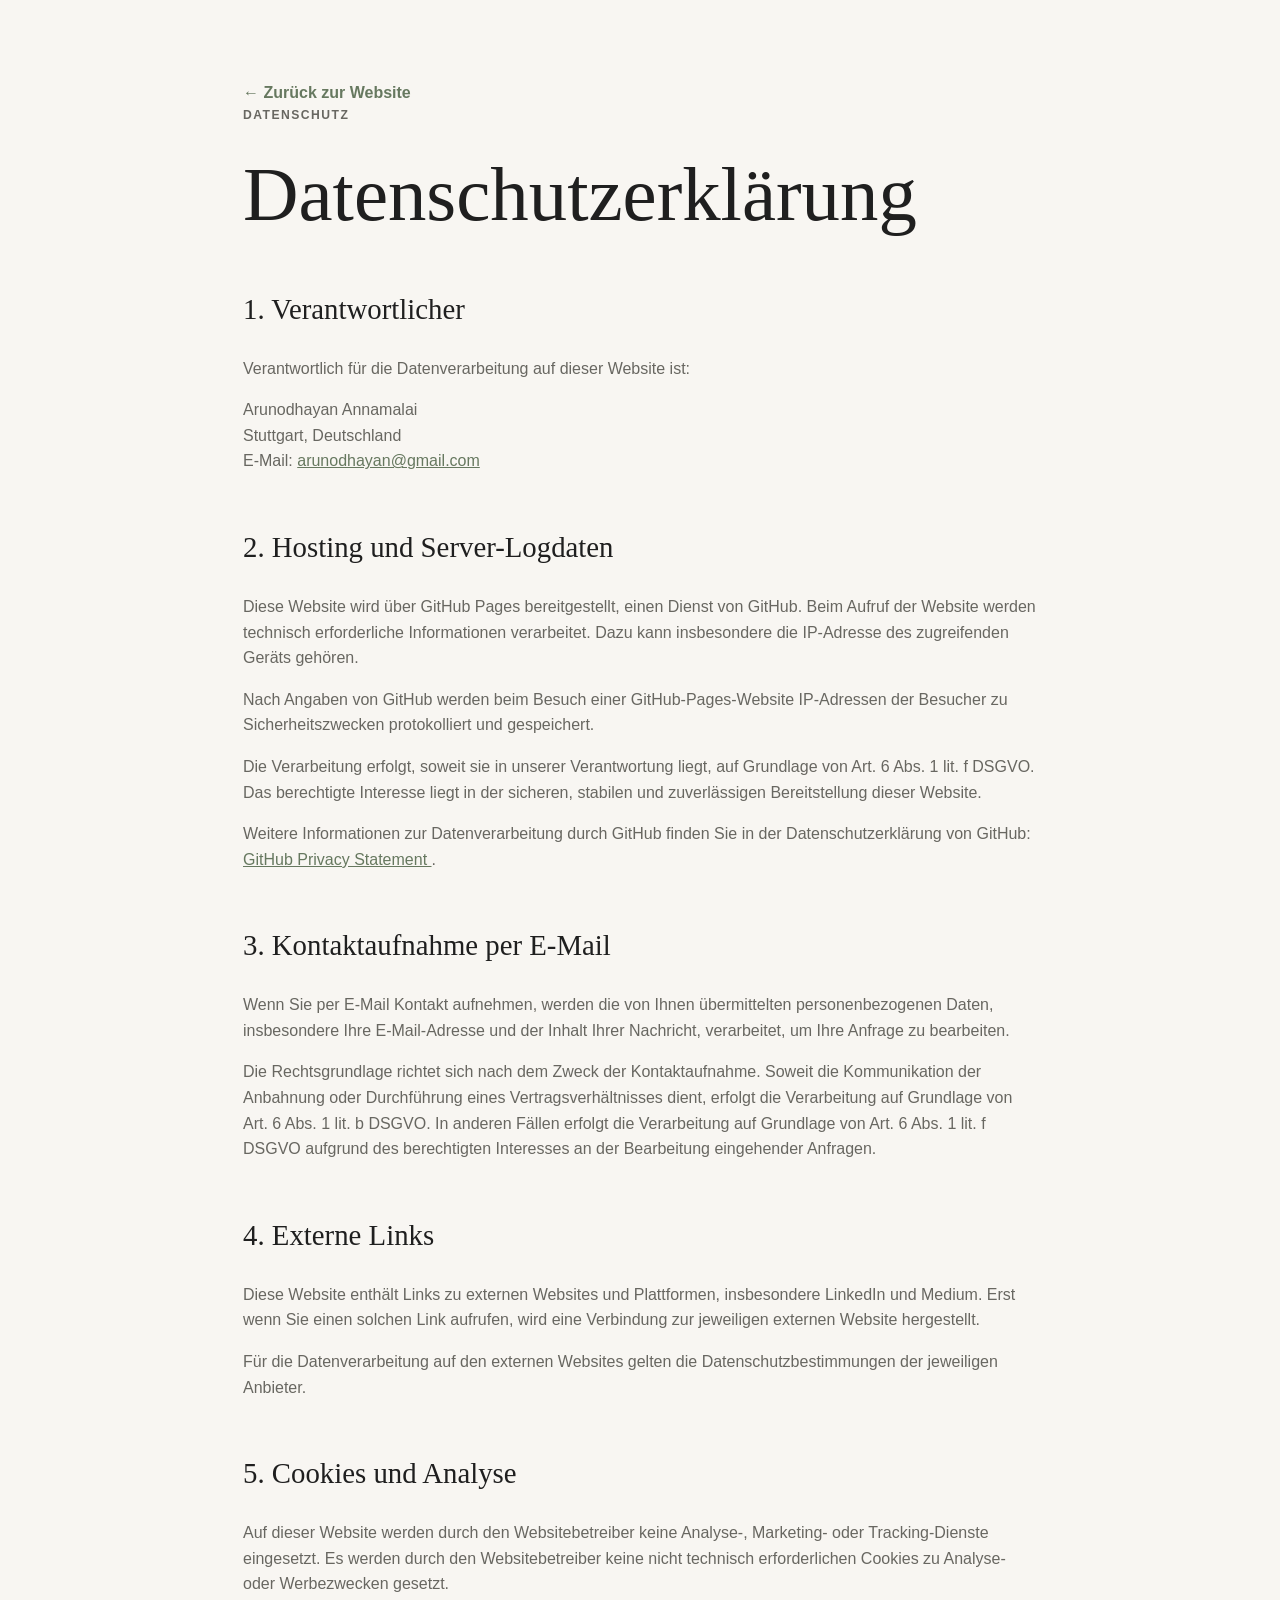
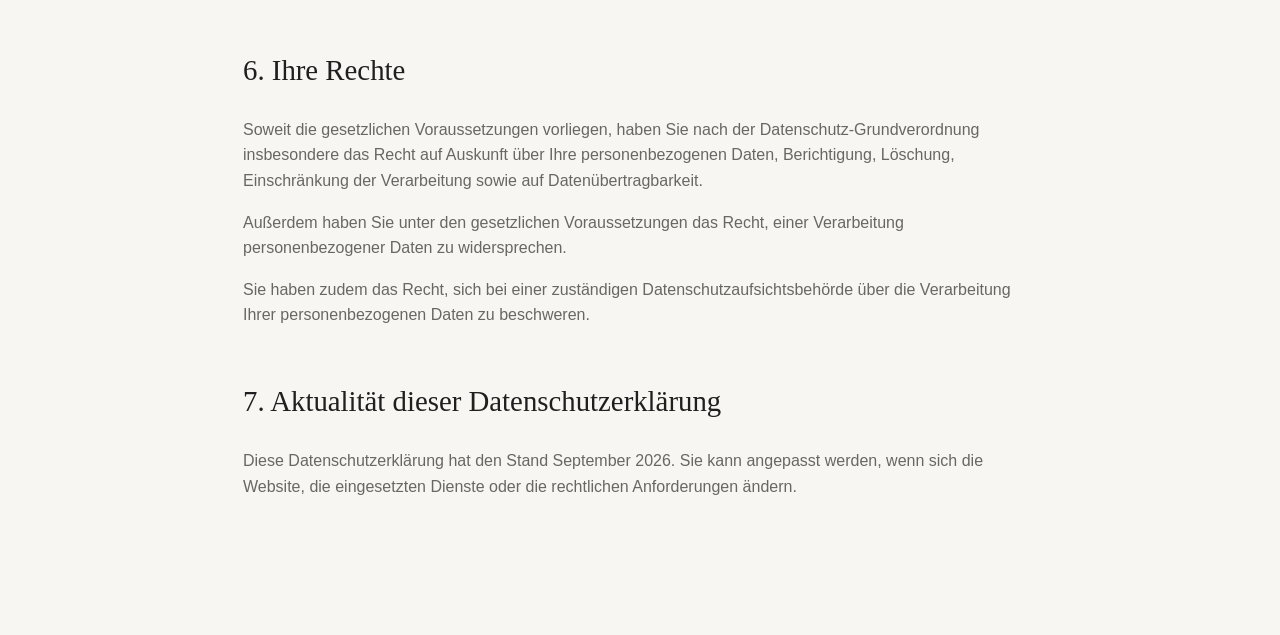
==== datenschutz.html @ f718d065 "Create datenschutz.html Add privacy policy" ====
<!doctype html>
<html lang="de">
<head>
  <meta charset="utf-8" />
  <meta name="viewport" content="width=device-width, initial-scale=1" />
  <meta name="robots" content="index, follow" />
  <title>Datenschutzerklärung | Arunodhayan Annamalai</title>
  <link rel="canonical" href="https://www.arunodhayanannamalai.de/datenschutz.html" />
  <link rel="icon" href="favicon.svg" type="image/svg+xml" />
  <link rel="stylesheet" href="styles.css" />
  <style>
    .legal-page {
      max-width: 850px;
      margin: 0 auto;
      padding: 80px 28px 120px;
    }

    .legal-page h1,
    .legal-page h2 {
      font-family: var(--serif);
      font-weight: 400;
    }

    .legal-page h1 {
      font-size: clamp(3rem, 6vw, 5.5rem);
      line-height: 1.05;
      margin: 30px 0 50px;
    }

    .legal-page h2 {
      font-size: 1.8rem;
      margin-top: 50px;
    }

    .legal-page p,
    .legal-page li {
      color: var(--muted);
    }

    .legal-page a {
      color: var(--moss);
    }

    .legal-back {
      text-decoration: none;
      font-weight: 600;
    }
  </style>
</head>

<body>

  <main class="legal-page">

    <a class="legal-back" href="/">← Zurück zur Website</a>

    <p class="eyebrow">Datenschutz</p>
    <h1>Datenschutzerklärung</h1>

    <h2>1. Verantwortlicher</h2>

    <p>
      Verantwortlich für die Datenverarbeitung auf dieser Website ist:
    </p>

    <p>
      Arunodhayan Annamalai<br />
      Stuttgart, Deutschland<br />
      E-Mail:
      <a href="mailto:arunodhayan@gmail.com">
        arunodhayan@gmail.com
      </a>
    </p>

    <h2>2. Hosting und Server-Logdaten</h2>

    <p>
      Diese Website wird über GitHub Pages bereitgestellt, einen Dienst
      von GitHub. Beim Aufruf der Website werden technisch erforderliche
      Informationen verarbeitet. Dazu kann insbesondere die IP-Adresse
      des zugreifenden Geräts gehören.
    </p>

    <p>
      Nach Angaben von GitHub werden beim Besuch einer GitHub-Pages-Website
      IP-Adressen der Besucher zu Sicherheitszwecken protokolliert und
      gespeichert.
    </p>

    <p>
      Die Verarbeitung erfolgt, soweit sie in unserer Verantwortung liegt,
      auf Grundlage von Art. 6 Abs. 1 lit. f DSGVO. Das berechtigte Interesse
      liegt in der sicheren, stabilen und zuverlässigen Bereitstellung
      dieser Website.
    </p>

    <p>
      Weitere Informationen zur Datenverarbeitung durch GitHub finden Sie
      in der Datenschutzerklärung von GitHub:
      <a href="https://docs.github.com/en/site-policy/privacy-policies/github-general-privacy-statement"
         target="_blank" rel="noopener noreferrer">
        GitHub Privacy Statement
      </a>.
    </p>

    <h2>3. Kontaktaufnahme per E-Mail</h2>

    <p>
      Wenn Sie per E-Mail Kontakt aufnehmen, werden die von Ihnen
      übermittelten personenbezogenen Daten, insbesondere Ihre
      E-Mail-Adresse und der Inhalt Ihrer Nachricht, verarbeitet,
      um Ihre Anfrage zu bearbeiten.
    </p>

    <p>
      Die Rechtsgrundlage richtet sich nach dem Zweck der Kontaktaufnahme.
      Soweit die Kommunikation der Anbahnung oder Durchführung eines
      Vertragsverhältnisses dient, erfolgt die Verarbeitung auf Grundlage
      von Art. 6 Abs. 1 lit. b DSGVO. In anderen Fällen erfolgt die
      Verarbeitung auf Grundlage von Art. 6 Abs. 1 lit. f DSGVO aufgrund
      des berechtigten Interesses an der Bearbeitung eingehender Anfragen.
    </p>

    <h2>4. Externe Links</h2>

    <p>
      Diese Website enthält Links zu externen Websites und Plattformen,
      insbesondere LinkedIn und Medium. Erst wenn Sie einen solchen Link
      aufrufen, wird eine Verbindung zur jeweiligen externen Website
      hergestellt.
    </p>

    <p>
      Für die Datenverarbeitung auf den externen Websites gelten die
      Datenschutzbestimmungen der jeweiligen Anbieter.
    </p>

    <h2>5. Cookies und Analyse</h2>

    <p>
      Auf dieser Website werden durch den Websitebetreiber keine
      Analyse-, Marketing- oder Tracking-Dienste eingesetzt.
      Es werden durch den Websitebetreiber keine nicht technisch
      erforderlichen Cookies zu Analyse- oder Werbezwecken gesetzt.
    </p>

    <h2>6. Ihre Rechte</h2>

    <p>
      Soweit die gesetzlichen Voraussetzungen vorliegen, haben Sie
      nach der Datenschutz-Grundverordnung insbesondere das Recht auf
      Auskunft über Ihre personenbezogenen Daten, Berichtigung,
      Löschung, Einschränkung der Verarbeitung sowie auf
      Datenübertragbarkeit.
    </p>

    <p>
      Außerdem haben Sie unter den gesetzlichen Voraussetzungen das
      Recht, einer Verarbeitung personenbezogener Daten zu widersprechen.
    </p>

    <p>
      Sie haben zudem das Recht, sich bei einer zuständigen
      Datenschutzaufsichtsbehörde über die Verarbeitung Ihrer
      personenbezogenen Daten zu beschweren.
    </p>

    <h2>7. Aktualität dieser Datenschutzerklärung</h2>

    <p>
      Diese Datenschutzerklärung hat den Stand September 2026.
      Sie kann angepasst werden, wenn sich die Website, die eingesetzten
      Dienste oder die rechtlichen Anforderungen ändern.
    </p>

  </main>

</body>
</html>
---- styles.css ----
:root{--ivory:#f8f6f2;--paper:#fff;--ink:#1f1f1f;--muted:#686761;--moss:#66785f;--moss-dark:#4f6150;--bronze:#b79f7b;--stone:#e7e2da;--max:1180px;--radius:26px;--serif:Georgia,'Times New Roman',serif;--sans:Arial,sans-serif;
--display:Arial,sans-serif}
*{box-sizing:border-box}html{scroll-behavior:smooth}body{margin:0;background:var(--ivory);color:var(--ink);font-family:var(--sans);line-height:1.6}img,svg{display:block;max-width:100%}a{color:inherit}.skip-link{position:absolute;left:-999px;top:0}.skip-link:focus{left:1rem;top:1rem;background:white;padding:.7rem 1rem;z-index:999}.site-header{height:86px;display:flex;align-items:center;justify-content:space-between;max-width:var(--max);margin:auto;padding:0 28px;position:relative;z-index:20}.wordmark{text-decoration:none;font-family:var(--display);font-size:.9rem;font-weight:700;letter-spacing:.2em}.site-header nav{display:flex;align-items:center;gap:28px}.site-header nav a{text-decoration:none;font-size:.86rem}.nav-cta{border:1px solid var(--moss);padding:10px 16px;border-radius:999px}.menu-toggle{display:none;background:none;border:0;font:inherit}.section-shell{max-width:var(--max);margin:auto;padding:110px 28px}.hero{min-height:calc(100vh - 86px);display:grid;grid-template-columns:1.08fr .92fr;gap:70px;align-items:center;padding-top:55px}.eyebrow{text-transform:uppercase;letter-spacing:.12em;font-size:.76rem;font-weight:600;color:var(--moss);margin:0 0 20px}.hero h1,.section-heading h2,.banner-copy h2,.current h2,.contact h2{font-family:var(--serif);font-weight:400;line-height:1.04;letter-spacing:-.035em}.hero h1{font-size:clamp(3.3rem,6.7vw,6.8rem);margin:0;max-width:780px}.hero h1 em,.section-heading em,.banner-copy em,.current em,.contact em{font-weight:400;color:var(--moss)}.hero-intro{font-size:1.18rem;color:var(--muted);max-width:590px;margin:30px 0}.hero-actions{display:flex;gap:14px;margin:34px 0 46px}.button{display:inline-flex;text-decoration:none;padding:14px 21px;border-radius:9px;font-size:.92rem;font-weight:600;transition:.25s ease}.button-primary{background:var(--moss);color:white}.button-primary:hover{background:var(--moss-dark);transform:translateY(-2px)}.button-secondary{border:1px solid var(--stone);background:rgba(255,255,255,.6)}.button-secondary:hover{border-color:var(--moss)}.current-role{display:grid;gap:2px;border-left:2px solid var(--bronze);padding-left:16px;color:var(--muted);font-size:.87rem}.current-role strong{color:var(--ink);font-size:1.03rem}.hero-visual{position:relative;min-height:650px;display:grid;place-items:center}.portrait-frame{position:relative;z-index:2;width:min(430px,90%);height:610px;border-radius:var(--radius);overflow:hidden;background:linear-gradient(145deg,#eee8de,#faf8f4);box-shadow:0 24px 60px rgba(40,36,29,.08)}.portrait-frame img{width:100%;height:100%;object-fit:cover;object-position:center 22%;filter:contrast(.98)}.route-lines{position:absolute;width:100%;right:-10px;bottom:20px;overflow:visible}.route-lines path{fill:none;stroke:var(--bronze);stroke-width:1.5;opacity:.55}.route-lines circle{fill:var(--ivory);stroke:var(--moss);stroke-width:2}.mobility-banner{min-height:620px;position:relative;display:grid;align-items:center;overflow:hidden;background:#171b19;color:white}.mobility-art{position:absolute;inset:0}.mobility-art svg{width:100%;height:100%;object-fit:cover}.mobility-banner:after{content:"";position:absolute;inset:0;background:linear-gradient(90deg,rgba(10,13,11,.88),rgba(10,13,11,.42) 50%,rgba(10,13,11,.02))}.banner-copy{position:relative;z-index:2;width:min(520px,calc(100% - 56px));margin-left:max(28px,calc((100vw - var(--max))/2 + 28px))}.eyebrow.light{color:#d8c0a3}.banner-copy h2{font-size:clamp(2.8rem,5vw,5rem);margin:0 0 24px}.banner-copy p{max-width:500px;color:#e4e2dd}.story{display:grid;grid-template-columns:.9fr 1.1fr;gap:90px}.section-heading h2{font-size:clamp(2.6rem,4.6vw,4.8rem);margin:0}.story-copy{font-size:1.05rem;color:var(--muted)}.story-copy p{margin:0 0 22px}.impact{border-top:1px solid var(--stone)}.metric-grid{display:grid;grid-template-columns:repeat(4,1fr);margin-top:70px;border-top:1px solid var(--stone);border-bottom:1px solid var(--stone)}.metric{padding:38px 28px;min-height:180px;border-right:1px solid var(--stone)}.metric:last-child{border-right:0}.metric strong{display:block;font-family:var(--serif);font-size:2.8rem;font-weight:400;margin-bottom:10px}.metric span{color:var(--muted);font-size:.9rem}.current{display:grid;grid-template-columns:1.12fr .88fr;gap:80px;align-items:center}.technical-art svg{border-radius:var(--radius);box-shadow:0 20px 50px rgba(20,20,20,.08)}.current h2{font-size:clamp(2.7rem,4.6vw,4.8rem);margin:0 0 12px}.current .company{color:var(--moss);font-weight:600}.current-copy>p:last-child{color:var(--muted)}.journey{border-top:1px solid var(--stone)}.timeline{margin-top:70px;border-top:1px solid var(--stone)}.timeline-item{display:grid;grid-template-columns:220px 1fr;gap:45px;padding:38px 0;border-bottom:1px solid var(--stone)}.timeline-item time{font-size:.82rem;color:var(--moss);font-weight:600}.timeline-item h3{font-family:var(--serif);font-size:1.8rem;margin:0}.timeline-item .role{font-weight:600;margin:5px 0 8px}.timeline-item div>p:last-child{color:var(--muted);margin:0;max-width:750px}.principles{background:#f1eee8;max-width:none;padding-left:max(28px,calc((100vw - var(--max))/2 + 28px));padding-right:max(28px,calc((100vw - var(--max))/2 + 28px))}.principles .section-heading{max-width:var(--max)}.principle-grid{max-width:var(--max);display:grid;grid-template-columns:repeat(4,1fr);margin-top:65px}.principle-grid article{padding:26px 28px;border-left:1px solid #d8d1c7}.principle-grid article:first-child{border-left:0;padding-left:0}.principle-grid span{font-size:.78rem;color:var(--bronze)}.principle-grid h3{font-family:var(--serif);font-size:1.55rem;font-weight:400}.principle-grid p{font-size:.9rem;color:var(--muted)}.expertise .tag-list{display:flex;flex-wrap:wrap;gap:12px;margin-top:55px}.tag-list span{background:white;border:1px solid var(--stone);border-radius:999px;padding:12px 17px;font-size:.9rem}.education{border-top:1px solid var(--stone)}.education-grid{display:grid;grid-template-columns:repeat(3,1fr);gap:20px;margin-top:55px}.education-grid article{background:white;border:1px solid var(--stone);padding:30px;border-radius:18px}.education-grid h3{font-family:var(--serif);font-weight:400;font-size:1.55rem;margin:0}.education-grid p{margin:8px 0}.education-grid span{font-size:.85rem;color:var(--muted)}.contact{display:grid;grid-template-columns:1fr 1fr;gap:80px;align-items:end;border-top:1px solid var(--stone)}.contact h2{font-size:clamp(3.1rem,5.8vw,6rem);margin:0 0 20px}.contact-copy>p:last-child{color:var(--muted);max-width:520px}.contact-actions{display:grid}.contact-actions a,.linkedin-placeholder{display:flex;justify-content:space-between;align-items:center;text-decoration:none;border-top:1px solid var(--stone);padding:20px 0;font-size:1.05rem}.contact-actions a:hover{color:var(--moss)}.linkedin-placeholder{color:#9b9891}footer{background:#202421;color:#e7e6e2;display:flex;justify-content:space-between;gap:24px;padding:28px max(28px,calc((100vw - var(--max))/2 + 28px));font-size:.75rem}.reveal{opacity:0;transform:translateY(22px);transition:opacity .75s ease,transform .75s ease}.reveal.visible{opacity:1;transform:none}.delay-1{transition-delay:.1s}.delay-2{transition-delay:.2s}.delay-3{transition-delay:.3s}
@media(max-width:900px){.site-header nav{display:none;position:absolute;top:72px;left:20px;right:20px;background:white;padding:22px;border:1px solid var(--stone);border-radius:16px;flex-direction:column;align-items:flex-start;box-shadow:0 18px 50px rgba(0,0,0,.08)}.site-header nav.open{display:flex}.menu-toggle{display:block}.hero{grid-template-columns:1fr;padding-top:45px}.hero-visual{min-height:auto}.portrait-frame{height:560px}.story,.current,.contact{grid-template-columns:1fr}.metric-grid,.principle-grid,.education-grid{grid-template-columns:repeat(2,1fr)}.metric:nth-child(2){border-right:0}.metric:nth-child(-n+2){border-bottom:1px solid var(--stone)}.principle-grid article:nth-child(3){border-left:0}.timeline-item{grid-template-columns:150px 1fr}}
@media(max-width:600px){.section-shell{padding:78px 20px}.site-header{height:70px;padding:0 20px}.hero{min-height:auto;padding-top:45px;gap:45px}.hero h1{font-size:3.35rem}.hero-intro{font-size:1rem}.hero-actions{flex-direction:column;align-items:stretch}.button{justify-content:center}.portrait-frame{height:470px;width:100%}.mobility-banner{min-height:540px}.story{gap:36px}.metric-grid,.principle-grid,.education-grid{grid-template-columns:1fr}.metric{border-right:0;border-bottom:1px solid var(--stone)}.metric:last-child{border-bottom:0}.principle-grid article,.principle-grid article:first-child,.principle-grid article:nth-child(3){border-left:0;border-top:1px solid #d8d1c7;padding:26px 0}.timeline-item{grid-template-columns:1fr;gap:8px}.contact{gap:35px}footer{flex-direction:column}.section-heading h2{font-size:2.75rem}}
@media(prefers-reduced-motion:reduce){html{scroll-behavior:auto}.reveal{opacity:1;transform:none;transition:none}.button{transition:none}}
.executive-bio{font-size:1.18rem;color:var(--ink);border-left:2px solid var(--bronze);padding-left:20px;margin-bottom:30px!important}.insights{border-top:1px solid var(--stone)}.insight-card{display:grid;grid-template-columns:1.08fr .92fr;gap:52px;align-items:center;margin-top:58px;background:#fff;border:1px solid var(--stone);border-radius:var(--radius);padding:24px}.insight-card>img{width:100%;aspect-ratio:16/10;object-fit:cover;border-radius:18px}.insight-copy{padding:20px 24px 20px 0}.insight-copy h3{font-family:var(--serif);font-size:clamp(2rem,3.4vw,3.5rem);font-weight:400;line-height:1.08;margin:0 0 12px}.insight-subtitle{font-weight:600;color:var(--moss)}@media(max-width:900px){.insight-card{grid-template-columns:1fr}.insight-copy{padding:10px}}
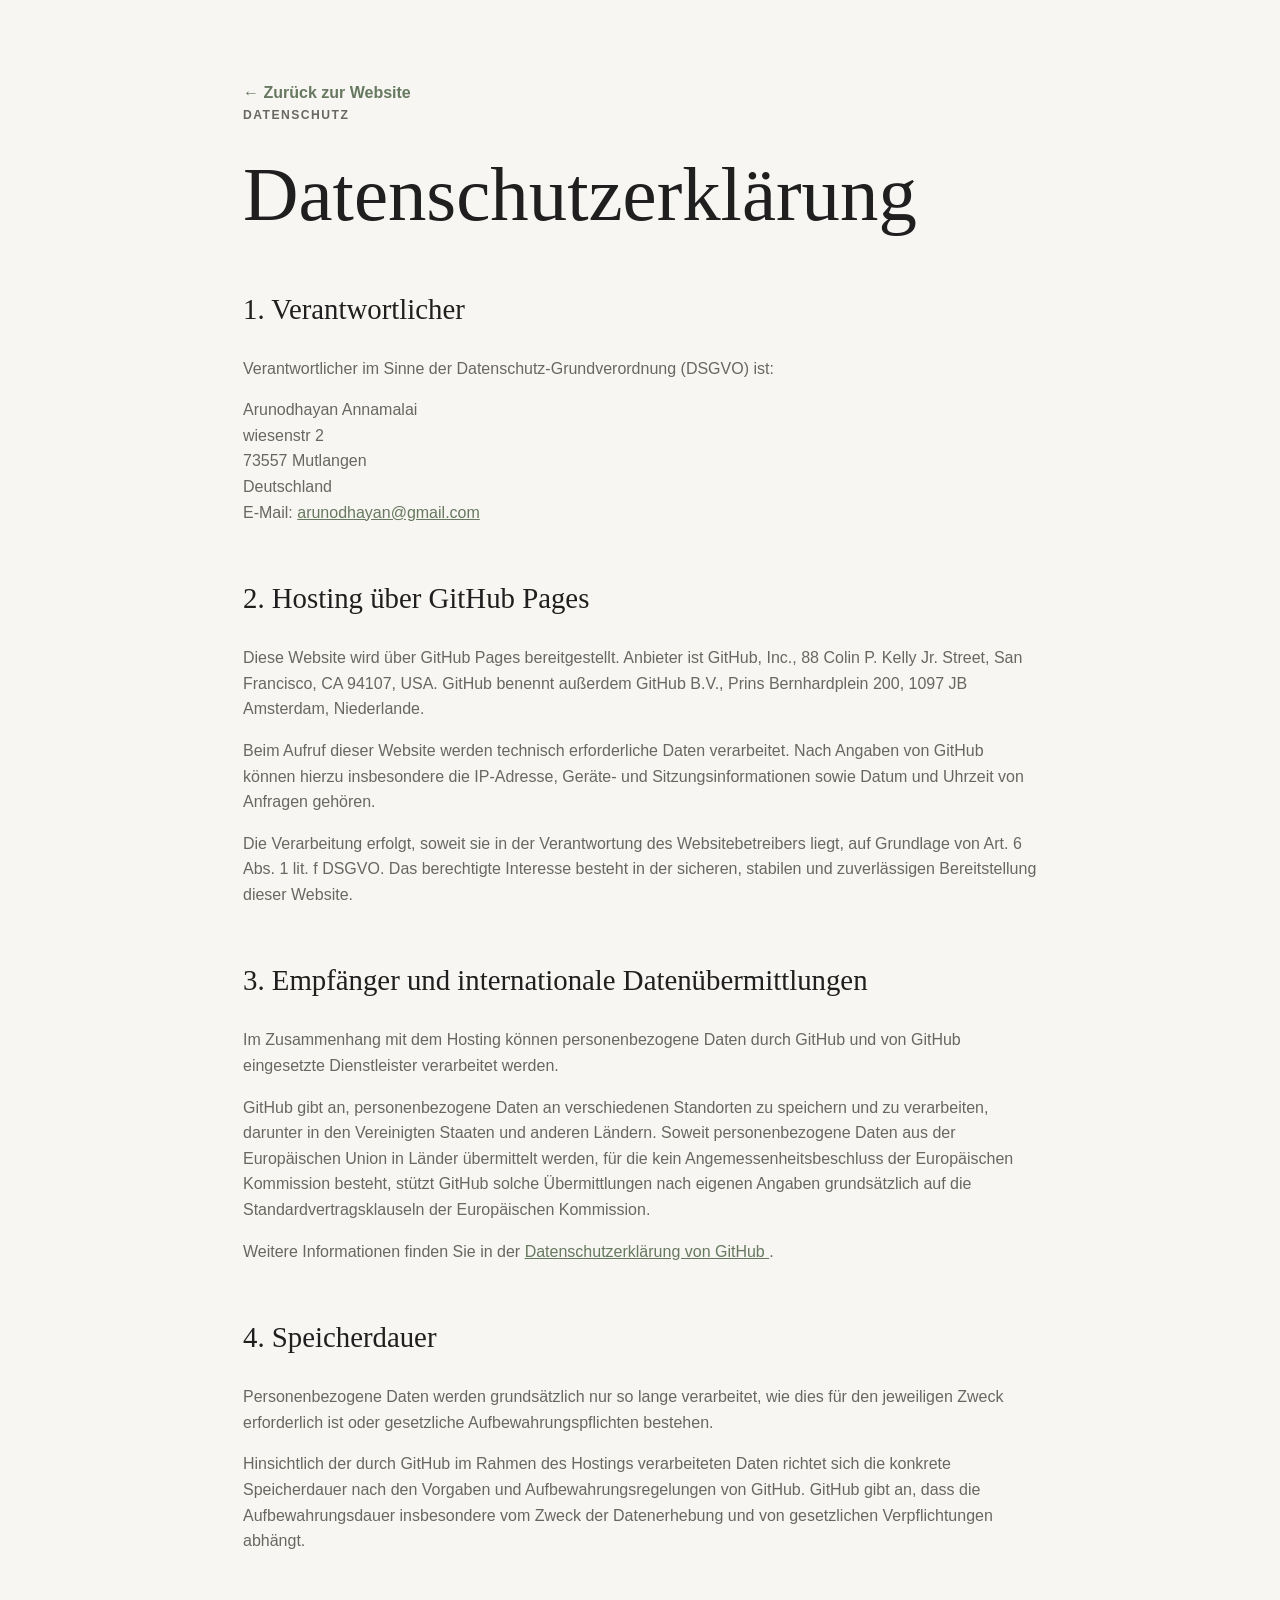
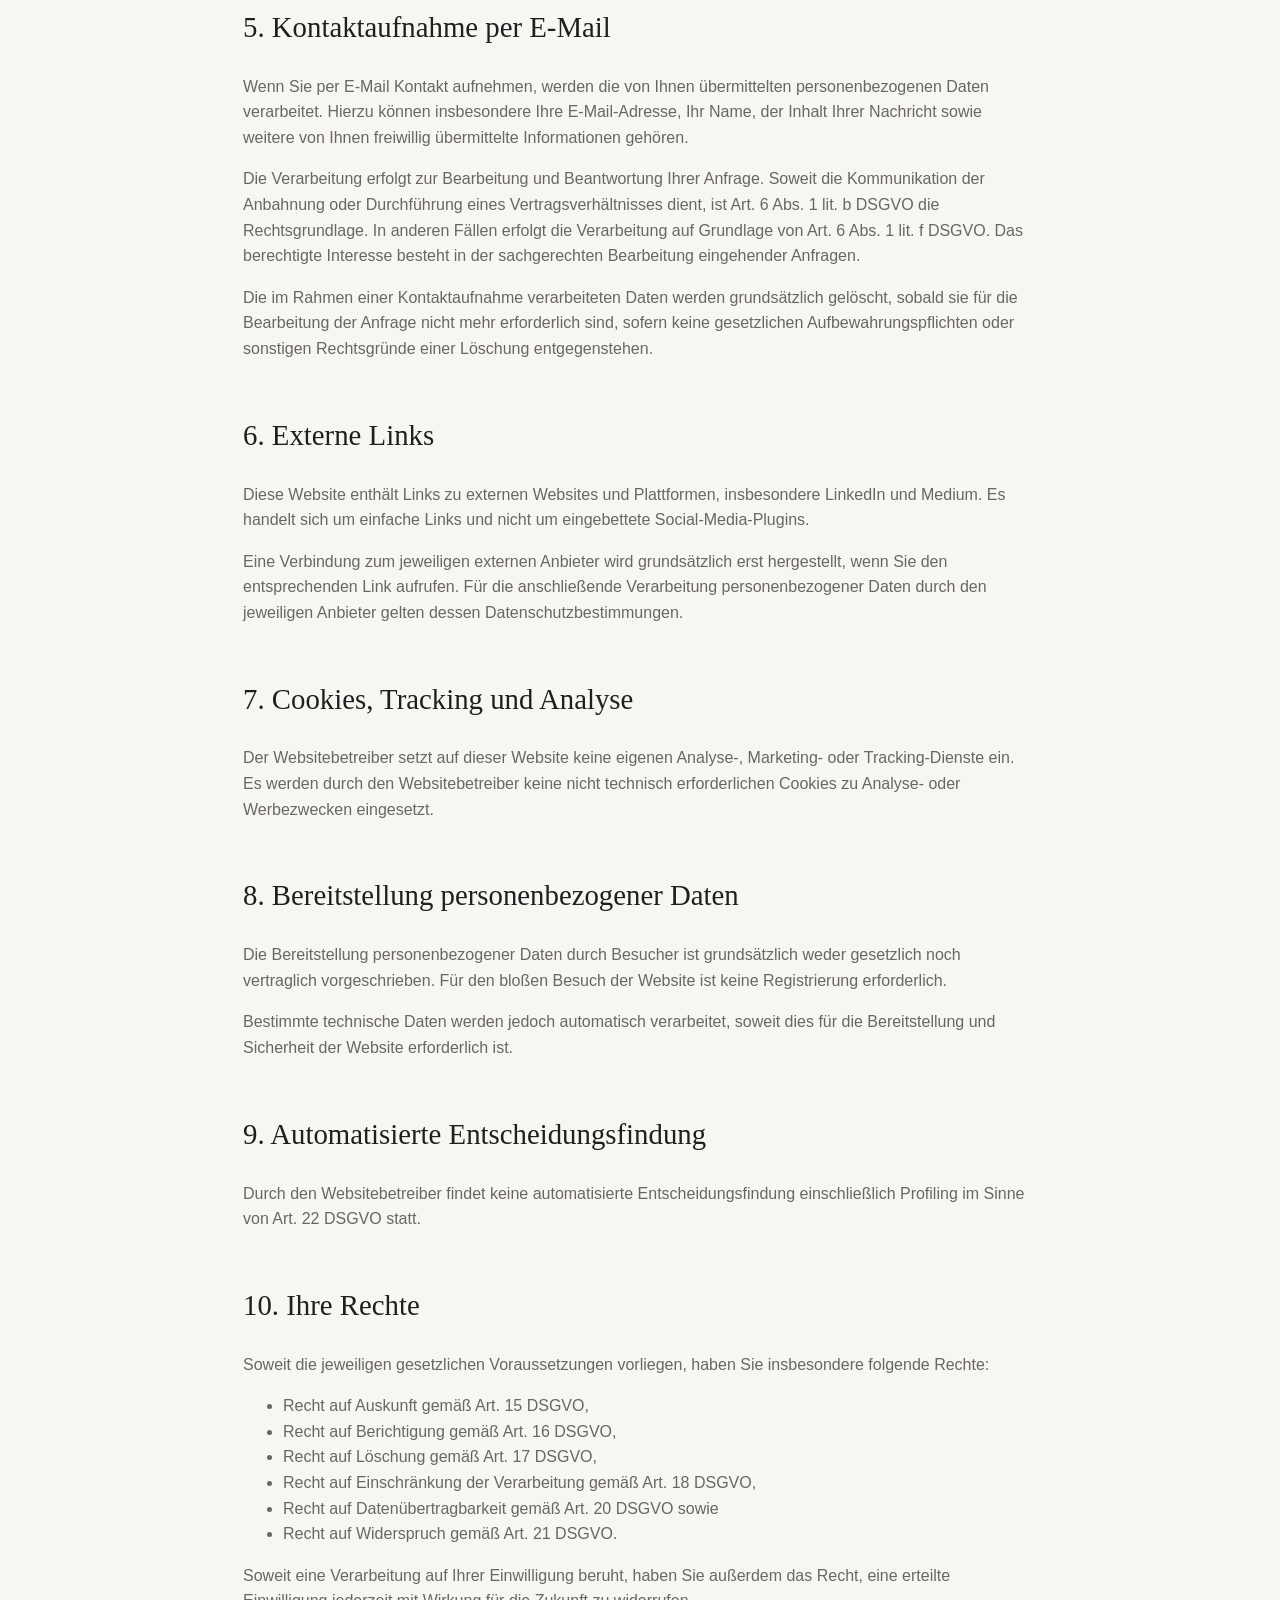
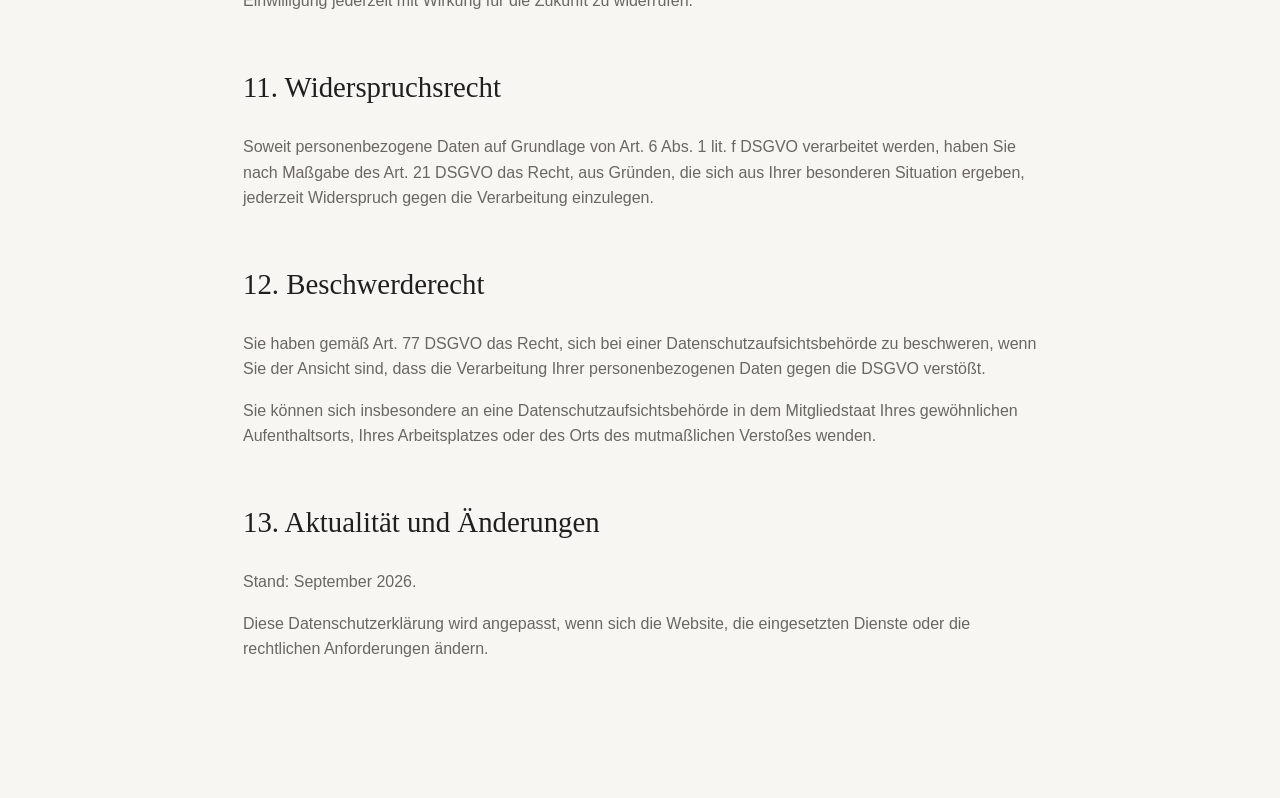
==== commit 1b5fd0bc: "Update datenschutz.html Update privacy policy for GDPR transparency" ====
--- a/datenschutz.html
+++ b/datenschutz.html
@@ -4,10 +4,15 @@
   <meta charset="utf-8" />
   <meta name="viewport" content="width=device-width, initial-scale=1" />
   <meta name="robots" content="index, follow" />
+
   <title>Datenschutzerklärung | Arunodhayan Annamalai</title>
-  <link rel="canonical" href="https://www.arunodhayanannamalai.de/datenschutz.html" />
+
+  <link rel="canonical"
+        href="https://www.arunodhayanannamalai.de/datenschutz.html" />
+
   <link rel="icon" href="favicon.svg" type="image/svg+xml" />
   <link rel="stylesheet" href="styles.css" />
+
   <style>
     .legal-page {
       max-width: 850px;
@@ -50,130 +55,229 @@
 
 <body>
 
-  <main class="legal-page">
-
-    <a class="legal-back" href="/">← Zurück zur Website</a>
-
-    <p class="eyebrow">Datenschutz</p>
-    <h1>Datenschutzerklärung</h1>
-
-    <h2>1. Verantwortlicher</h2>
-
-    <p>
-      Verantwortlich für die Datenverarbeitung auf dieser Website ist:
-    </p>
-
-    <p>
-      Arunodhayan Annamalai<br />
-      Stuttgart, Deutschland<br />
-      E-Mail:
-      <a href="mailto:arunodhayan@gmail.com">
-        arunodhayan@gmail.com
-      </a>
-    </p>
-
-    <h2>2. Hosting und Server-Logdaten</h2>
-
-    <p>
-      Diese Website wird über GitHub Pages bereitgestellt, einen Dienst
-      von GitHub. Beim Aufruf der Website werden technisch erforderliche
-      Informationen verarbeitet. Dazu kann insbesondere die IP-Adresse
-      des zugreifenden Geräts gehören.
-    </p>
-
-    <p>
-      Nach Angaben von GitHub werden beim Besuch einer GitHub-Pages-Website
-      IP-Adressen der Besucher zu Sicherheitszwecken protokolliert und
-      gespeichert.
-    </p>
-
-    <p>
-      Die Verarbeitung erfolgt, soweit sie in unserer Verantwortung liegt,
-      auf Grundlage von Art. 6 Abs. 1 lit. f DSGVO. Das berechtigte Interesse
-      liegt in der sicheren, stabilen und zuverlässigen Bereitstellung
-      dieser Website.
-    </p>
-
-    <p>
-      Weitere Informationen zur Datenverarbeitung durch GitHub finden Sie
-      in der Datenschutzerklärung von GitHub:
-      <a href="https://docs.github.com/en/site-policy/privacy-policies/github-general-privacy-statement"
-         target="_blank" rel="noopener noreferrer">
-        GitHub Privacy Statement
-      </a>.
-    </p>
-
-    <h2>3. Kontaktaufnahme per E-Mail</h2>
-
-    <p>
-      Wenn Sie per E-Mail Kontakt aufnehmen, werden die von Ihnen
-      übermittelten personenbezogenen Daten, insbesondere Ihre
-      E-Mail-Adresse und der Inhalt Ihrer Nachricht, verarbeitet,
-      um Ihre Anfrage zu bearbeiten.
-    </p>
-
-    <p>
-      Die Rechtsgrundlage richtet sich nach dem Zweck der Kontaktaufnahme.
-      Soweit die Kommunikation der Anbahnung oder Durchführung eines
-      Vertragsverhältnisses dient, erfolgt die Verarbeitung auf Grundlage
-      von Art. 6 Abs. 1 lit. b DSGVO. In anderen Fällen erfolgt die
-      Verarbeitung auf Grundlage von Art. 6 Abs. 1 lit. f DSGVO aufgrund
-      des berechtigten Interesses an der Bearbeitung eingehender Anfragen.
-    </p>
-
-    <h2>4. Externe Links</h2>
-
-    <p>
-      Diese Website enthält Links zu externen Websites und Plattformen,
-      insbesondere LinkedIn und Medium. Erst wenn Sie einen solchen Link
-      aufrufen, wird eine Verbindung zur jeweiligen externen Website
-      hergestellt.
-    </p>
-
-    <p>
-      Für die Datenverarbeitung auf den externen Websites gelten die
-      Datenschutzbestimmungen der jeweiligen Anbieter.
-    </p>
-
-    <h2>5. Cookies und Analyse</h2>
-
-    <p>
-      Auf dieser Website werden durch den Websitebetreiber keine
-      Analyse-, Marketing- oder Tracking-Dienste eingesetzt.
-      Es werden durch den Websitebetreiber keine nicht technisch
-      erforderlichen Cookies zu Analyse- oder Werbezwecken gesetzt.
-    </p>
-
-    <h2>6. Ihre Rechte</h2>
-
-    <p>
-      Soweit die gesetzlichen Voraussetzungen vorliegen, haben Sie
-      nach der Datenschutz-Grundverordnung insbesondere das Recht auf
-      Auskunft über Ihre personenbezogenen Daten, Berichtigung,
-      Löschung, Einschränkung der Verarbeitung sowie auf
-      Datenübertragbarkeit.
-    </p>
-
-    <p>
-      Außerdem haben Sie unter den gesetzlichen Voraussetzungen das
-      Recht, einer Verarbeitung personenbezogener Daten zu widersprechen.
-    </p>
-
-    <p>
-      Sie haben zudem das Recht, sich bei einer zuständigen
-      Datenschutzaufsichtsbehörde über die Verarbeitung Ihrer
-      personenbezogenen Daten zu beschweren.
-    </p>
-
-    <h2>7. Aktualität dieser Datenschutzerklärung</h2>
-
-    <p>
-      Diese Datenschutzerklärung hat den Stand September 2026.
-      Sie kann angepasst werden, wenn sich die Website, die eingesetzten
-      Dienste oder die rechtlichen Anforderungen ändern.
-    </p>
-
-  </main>
+<main class="legal-page">
+
+  <a class="legal-back" href="/">← Zurück zur Website</a>
+
+  <p class="eyebrow">Datenschutz</p>
+  <h1>Datenschutzerklärung</h1>
+
+  <h2>1. Verantwortlicher</h2>
+
+  <p>
+    Verantwortlicher im Sinne der Datenschutz-Grundverordnung (DSGVO) ist:
+  </p>
+
+  <p>
+    Arunodhayan Annamalai<br />
+    wiesenstr 2<br />
+    73557 Mutlangen<br />
+    Deutschland<br />
+    E-Mail:
+    <a href="mailto:arunodhayan@gmail.com">
+      arunodhayan@gmail.com
+    </a>
+  </p>
+
+  <h2>2. Hosting über GitHub Pages</h2>
+
+  <p>
+    Diese Website wird über GitHub Pages bereitgestellt.
+    Anbieter ist GitHub, Inc., 88 Colin P. Kelly Jr. Street,
+    San Francisco, CA 94107, USA. GitHub benennt außerdem
+    GitHub B.V., Prins Bernhardplein 200, 1097 JB Amsterdam,
+    Niederlande.
+  </p>
+
+  <p>
+    Beim Aufruf dieser Website werden technisch erforderliche
+    Daten verarbeitet. Nach Angaben von GitHub können hierzu
+    insbesondere die IP-Adresse, Geräte- und Sitzungsinformationen
+    sowie Datum und Uhrzeit von Anfragen gehören.
+  </p>
+
+  <p>
+    Die Verarbeitung erfolgt, soweit sie in der Verantwortung
+    des Websitebetreibers liegt, auf Grundlage von
+    Art. 6 Abs. 1 lit. f DSGVO. Das berechtigte Interesse besteht
+    in der sicheren, stabilen und zuverlässigen Bereitstellung
+    dieser Website.
+  </p>
+
+  <h2>3. Empfänger und internationale Datenübermittlungen</h2>
+
+  <p>
+    Im Zusammenhang mit dem Hosting können personenbezogene Daten
+    durch GitHub und von GitHub eingesetzte Dienstleister verarbeitet
+    werden.
+  </p>
+
+  <p>
+    GitHub gibt an, personenbezogene Daten an verschiedenen Standorten
+    zu speichern und zu verarbeiten, darunter in den Vereinigten Staaten
+    und anderen Ländern. Soweit personenbezogene Daten aus der
+    Europäischen Union in Länder übermittelt werden, für die kein
+    Angemessenheitsbeschluss der Europäischen Kommission besteht,
+    stützt GitHub solche Übermittlungen nach eigenen Angaben grundsätzlich
+    auf die Standardvertragsklauseln der Europäischen Kommission.
+  </p>
+
+  <p>
+    Weitere Informationen finden Sie in der
+    <a href="https://docs.github.com/en/site-policy/privacy-policies/github-general-privacy-statement"
+       target="_blank"
+       rel="noopener noreferrer">
+      Datenschutzerklärung von GitHub
+    </a>.
+  </p>
+
+  <h2>4. Speicherdauer</h2>
+
+  <p>
+    Personenbezogene Daten werden grundsätzlich nur so lange verarbeitet,
+    wie dies für den jeweiligen Zweck erforderlich ist oder gesetzliche
+    Aufbewahrungspflichten bestehen.
+  </p>
+
+  <p>
+    Hinsichtlich der durch GitHub im Rahmen des Hostings verarbeiteten
+    Daten richtet sich die konkrete Speicherdauer nach den Vorgaben und
+    Aufbewahrungsregelungen von GitHub. GitHub gibt an, dass die
+    Aufbewahrungsdauer insbesondere vom Zweck der Datenerhebung und von
+    gesetzlichen Verpflichtungen abhängt.
+  </p>
+
+  <h2>5. Kontaktaufnahme per E-Mail</h2>
+
+  <p>
+    Wenn Sie per E-Mail Kontakt aufnehmen, werden die von Ihnen
+    übermittelten personenbezogenen Daten verarbeitet. Hierzu können
+    insbesondere Ihre E-Mail-Adresse, Ihr Name, der Inhalt Ihrer Nachricht
+    sowie weitere von Ihnen freiwillig übermittelte Informationen gehören.
+  </p>
+
+  <p>
+    Die Verarbeitung erfolgt zur Bearbeitung und Beantwortung Ihrer Anfrage.
+    Soweit die Kommunikation der Anbahnung oder Durchführung eines
+    Vertragsverhältnisses dient, ist Art. 6 Abs. 1 lit. b DSGVO die
+    Rechtsgrundlage. In anderen Fällen erfolgt die Verarbeitung auf
+    Grundlage von Art. 6 Abs. 1 lit. f DSGVO. Das berechtigte Interesse
+    besteht in der sachgerechten Bearbeitung eingehender Anfragen.
+  </p>
+
+  <p>
+    Die im Rahmen einer Kontaktaufnahme verarbeiteten Daten werden
+    grundsätzlich gelöscht, sobald sie für die Bearbeitung der Anfrage
+    nicht mehr erforderlich sind, sofern keine gesetzlichen
+    Aufbewahrungspflichten oder sonstigen Rechtsgründe einer Löschung
+    entgegenstehen.
+  </p>
+
+  <h2>6. Externe Links</h2>
+
+  <p>
+    Diese Website enthält Links zu externen Websites und Plattformen,
+    insbesondere LinkedIn und Medium. Es handelt sich um einfache Links
+    und nicht um eingebettete Social-Media-Plugins.
+  </p>
+
+  <p>
+    Eine Verbindung zum jeweiligen externen Anbieter wird grundsätzlich
+    erst hergestellt, wenn Sie den entsprechenden Link aufrufen.
+    Für die anschließende Verarbeitung personenbezogener Daten durch
+    den jeweiligen Anbieter gelten dessen Datenschutzbestimmungen.
+  </p>
+
+  <h2>7. Cookies, Tracking und Analyse</h2>
+
+  <p>
+    Der Websitebetreiber setzt auf dieser Website keine eigenen
+    Analyse-, Marketing- oder Tracking-Dienste ein. Es werden durch
+    den Websitebetreiber keine nicht technisch erforderlichen Cookies
+    zu Analyse- oder Werbezwecken eingesetzt.
+  </p>
+
+  <h2>8. Bereitstellung personenbezogener Daten</h2>
+
+  <p>
+    Die Bereitstellung personenbezogener Daten durch Besucher ist
+    grundsätzlich weder gesetzlich noch vertraglich vorgeschrieben.
+    Für den bloßen Besuch der Website ist keine Registrierung erforderlich.
+  </p>
+
+  <p>
+    Bestimmte technische Daten werden jedoch automatisch verarbeitet,
+    soweit dies für die Bereitstellung und Sicherheit der Website
+    erforderlich ist.
+  </p>
+
+  <h2>9. Automatisierte Entscheidungsfindung</h2>
+
+  <p>
+    Durch den Websitebetreiber findet keine automatisierte
+    Entscheidungsfindung einschließlich Profiling im Sinne von
+    Art. 22 DSGVO statt.
+  </p>
+
+  <h2>10. Ihre Rechte</h2>
+
+  <p>
+    Soweit die jeweiligen gesetzlichen Voraussetzungen vorliegen,
+    haben Sie insbesondere folgende Rechte:
+  </p>
+
+  <ul>
+    <li>Recht auf Auskunft gemäß Art. 15 DSGVO,</li>
+    <li>Recht auf Berichtigung gemäß Art. 16 DSGVO,</li>
+    <li>Recht auf Löschung gemäß Art. 17 DSGVO,</li>
+    <li>Recht auf Einschränkung der Verarbeitung gemäß Art. 18 DSGVO,</li>
+    <li>Recht auf Datenübertragbarkeit gemäß Art. 20 DSGVO sowie</li>
+    <li>Recht auf Widerspruch gemäß Art. 21 DSGVO.</li>
+  </ul>
+
+  <p>
+    Soweit eine Verarbeitung auf Ihrer Einwilligung beruht, haben Sie
+    außerdem das Recht, eine erteilte Einwilligung jederzeit mit Wirkung
+    für die Zukunft zu widerrufen.
+  </p>
+
+  <h2>11. Widerspruchsrecht</h2>
+
+  <p>
+    Soweit personenbezogene Daten auf Grundlage von
+    Art. 6 Abs. 1 lit. f DSGVO verarbeitet werden, haben Sie nach
+    Maßgabe des Art. 21 DSGVO das Recht, aus Gründen, die sich aus
+    Ihrer besonderen Situation ergeben, jederzeit Widerspruch gegen
+    die Verarbeitung einzulegen.
+  </p>
+
+  <h2>12. Beschwerderecht</h2>
+
+  <p>
+    Sie haben gemäß Art. 77 DSGVO das Recht, sich bei einer
+    Datenschutzaufsichtsbehörde zu beschweren, wenn Sie der Ansicht
+    sind, dass die Verarbeitung Ihrer personenbezogenen Daten gegen
+    die DSGVO verstößt.
+  </p>
+
+  <p>
+    Sie können sich insbesondere an eine Datenschutzaufsichtsbehörde
+    in dem Mitgliedstaat Ihres gewöhnlichen Aufenthaltsorts,
+    Ihres Arbeitsplatzes oder des Orts des mutmaßlichen Verstoßes wenden.
+  </p>
+
+  <h2>13. Aktualität und Änderungen</h2>
+
+  <p>
+    Stand: September 2026.
+  </p>
+
+  <p>
+    Diese Datenschutzerklärung wird angepasst, wenn sich die Website,
+    die eingesetzten Dienste oder die rechtlichen Anforderungen ändern.
+  </p>
+
+</main>
 
 </body>
 </html>
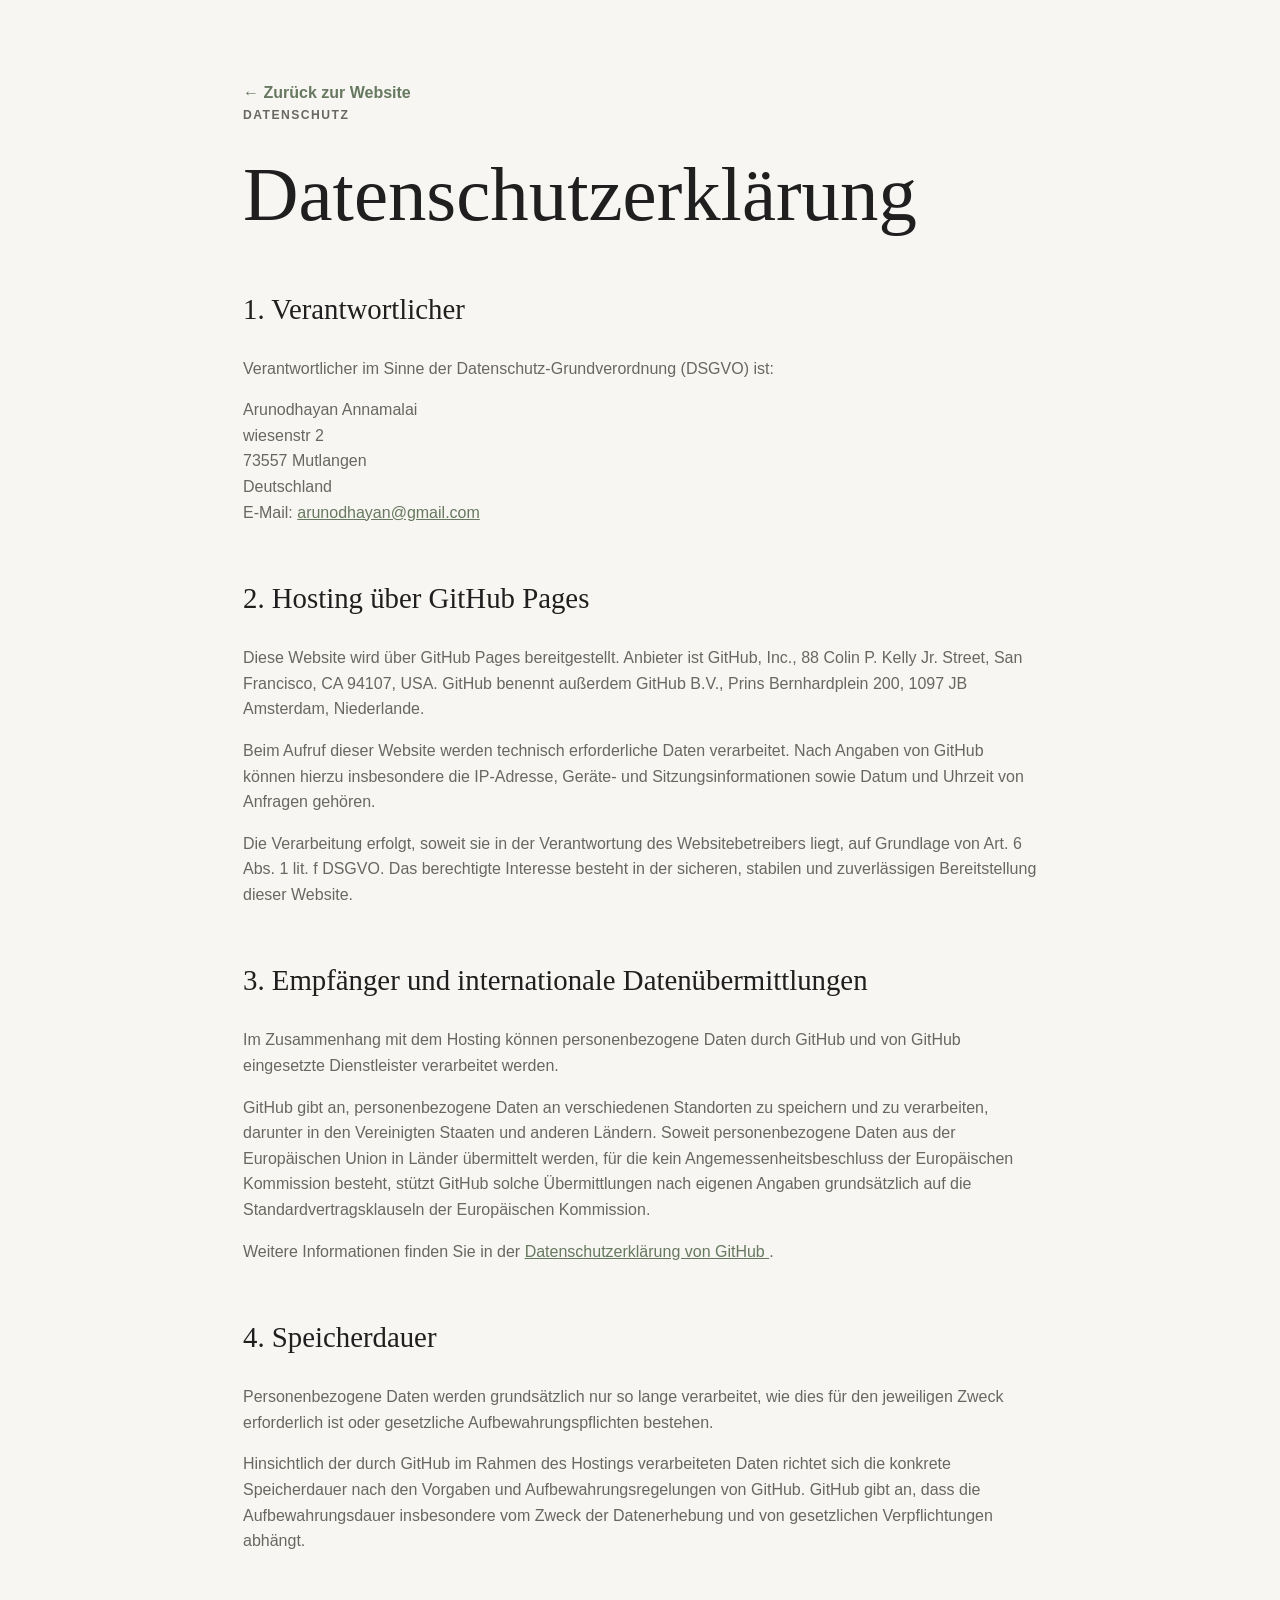
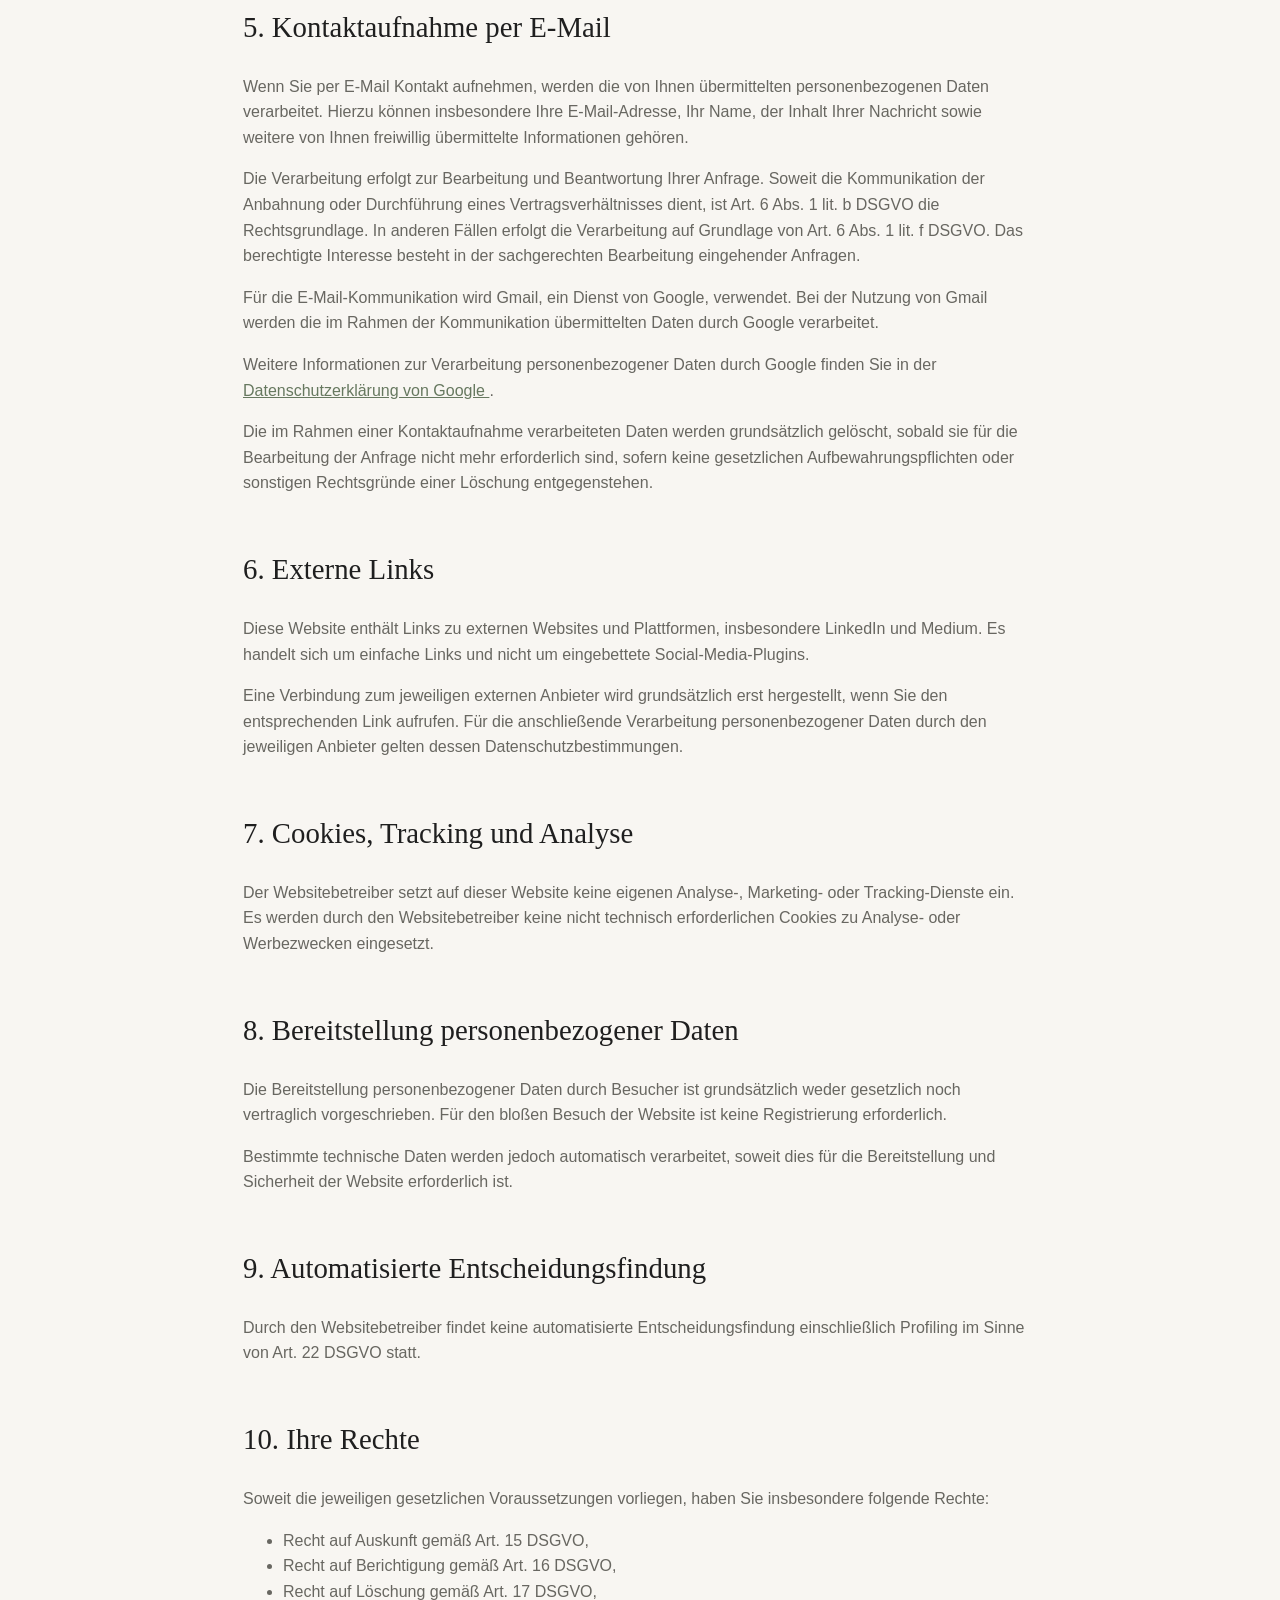
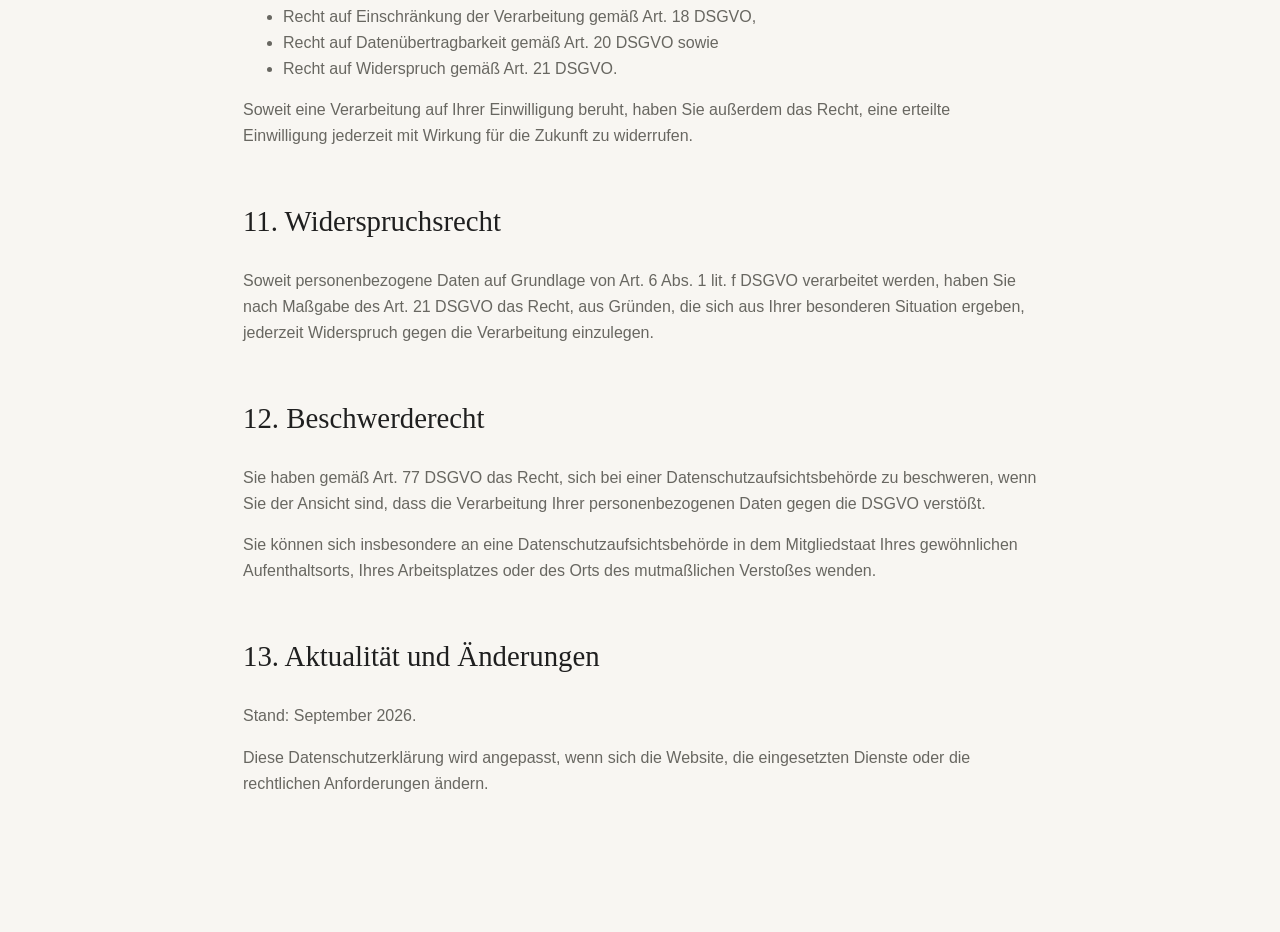
==== commit f4e2475e: "Update datenschutz.html Update email privacy disclosure" ====
--- a/datenschutz.html
+++ b/datenschutz.html
@@ -147,31 +147,47 @@
     gesetzlichen Verpflichtungen abhängt.
   </p>
 
-  <h2>5. Kontaktaufnahme per E-Mail</h2>
-
-  <p>
-    Wenn Sie per E-Mail Kontakt aufnehmen, werden die von Ihnen
-    übermittelten personenbezogenen Daten verarbeitet. Hierzu können
-    insbesondere Ihre E-Mail-Adresse, Ihr Name, der Inhalt Ihrer Nachricht
-    sowie weitere von Ihnen freiwillig übermittelte Informationen gehören.
-  </p>
-
-  <p>
-    Die Verarbeitung erfolgt zur Bearbeitung und Beantwortung Ihrer Anfrage.
-    Soweit die Kommunikation der Anbahnung oder Durchführung eines
-    Vertragsverhältnisses dient, ist Art. 6 Abs. 1 lit. b DSGVO die
-    Rechtsgrundlage. In anderen Fällen erfolgt die Verarbeitung auf
-    Grundlage von Art. 6 Abs. 1 lit. f DSGVO. Das berechtigte Interesse
-    besteht in der sachgerechten Bearbeitung eingehender Anfragen.
-  </p>
-
-  <p>
-    Die im Rahmen einer Kontaktaufnahme verarbeiteten Daten werden
-    grundsätzlich gelöscht, sobald sie für die Bearbeitung der Anfrage
-    nicht mehr erforderlich sind, sofern keine gesetzlichen
-    Aufbewahrungspflichten oder sonstigen Rechtsgründe einer Löschung
-    entgegenstehen.
-  </p>
+ <h2>5. Kontaktaufnahme per E-Mail</h2>
+
+<p>
+  Wenn Sie per E-Mail Kontakt aufnehmen, werden die von Ihnen
+  übermittelten personenbezogenen Daten verarbeitet. Hierzu können
+  insbesondere Ihre E-Mail-Adresse, Ihr Name, der Inhalt Ihrer Nachricht
+  sowie weitere von Ihnen freiwillig übermittelte Informationen gehören.
+</p>
+
+<p>
+  Die Verarbeitung erfolgt zur Bearbeitung und Beantwortung Ihrer Anfrage.
+  Soweit die Kommunikation der Anbahnung oder Durchführung eines
+  Vertragsverhältnisses dient, ist Art. 6 Abs. 1 lit. b DSGVO die
+  Rechtsgrundlage. In anderen Fällen erfolgt die Verarbeitung auf
+  Grundlage von Art. 6 Abs. 1 lit. f DSGVO. Das berechtigte Interesse
+  besteht in der sachgerechten Bearbeitung eingehender Anfragen.
+</p>
+
+<p>
+  Für die E-Mail-Kommunikation wird Gmail, ein Dienst von Google,
+  verwendet. Bei der Nutzung von Gmail werden die im Rahmen der
+  Kommunikation übermittelten Daten durch Google verarbeitet.
+</p>
+
+<p>
+  Weitere Informationen zur Verarbeitung personenbezogener Daten
+  durch Google finden Sie in der
+  <a href="https://policies.google.com/privacy?hl=de"
+     target="_blank"
+     rel="noopener noreferrer">
+    Datenschutzerklärung von Google
+  </a>.
+</p>
+
+<p>
+  Die im Rahmen einer Kontaktaufnahme verarbeiteten Daten werden
+  grundsätzlich gelöscht, sobald sie für die Bearbeitung der Anfrage
+  nicht mehr erforderlich sind, sofern keine gesetzlichen
+  Aufbewahrungspflichten oder sonstigen Rechtsgründe einer Löschung
+  entgegenstehen.
+</p>
 
   <h2>6. Externe Links</h2>
 
